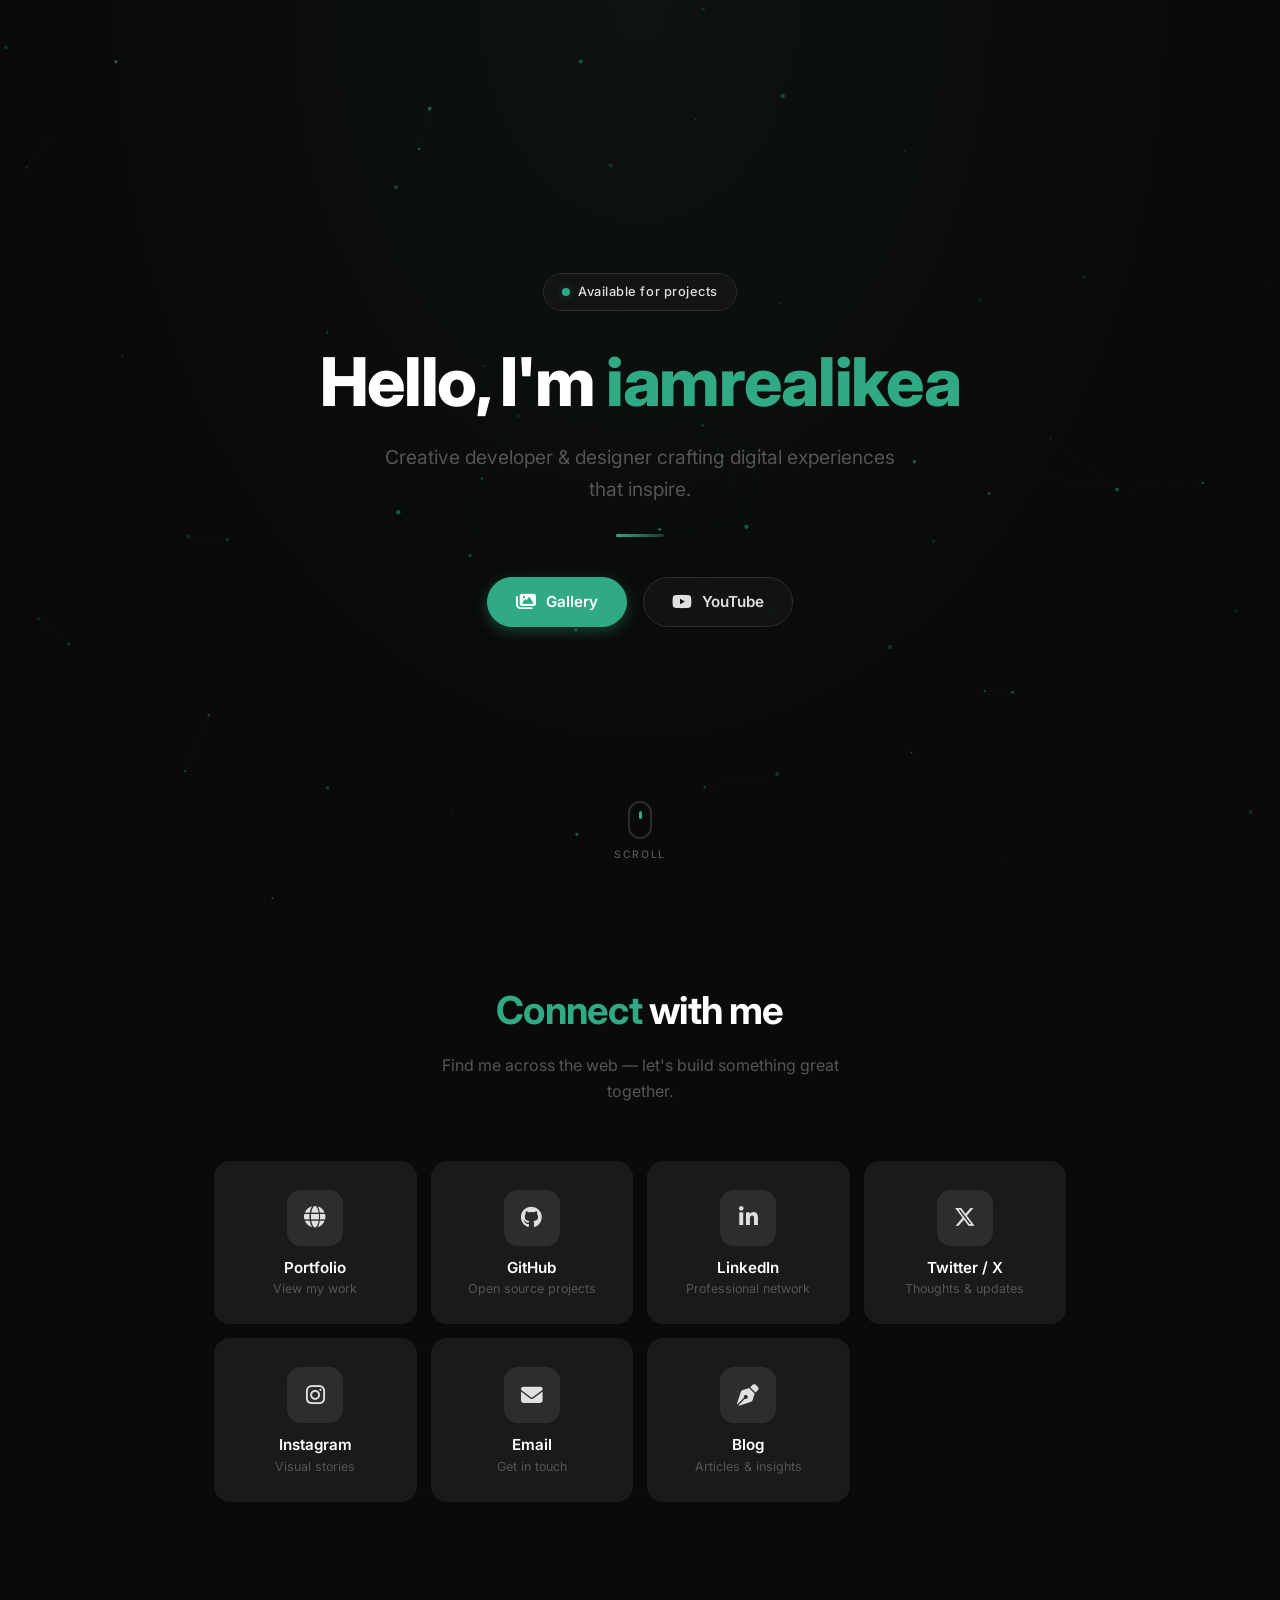
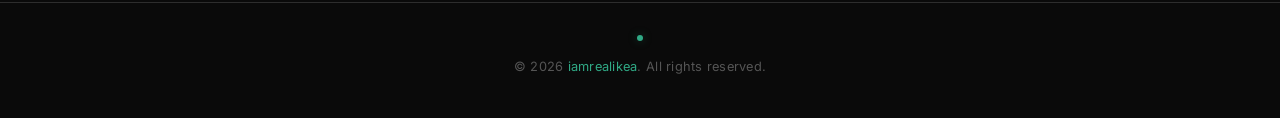
==== index.html @ 943acf80 "first commit" ====
<!DOCTYPE html>
<html lang="en">

<head>
  <meta charset="UTF-8" />
  <meta name="viewport" content="width=device-width, initial-scale=1.0" />
  <title>iamrealikea — Digital Business Card</title>
  <meta name="description"
    content="A premium personal link-in-bio page and modern digital business card. Connect with iamrealikea across all platforms." />
  <link rel="preconnect" href="https://fonts.googleapis.com" />
  <link rel="preconnect" href="https://fonts.gstatic.com" crossorigin />
  <link href="https://fonts.googleapis.com/css2?family=Inter:wght@300;400;500;600;700;800;900&display=swap"
    rel="stylesheet" />
  <link rel="stylesheet" href="https://cdnjs.cloudflare.com/ajax/libs/font-awesome/6.5.1/css/all.min.css" />
  <link rel="stylesheet" href="style.css" />
</head>

<body>

  <!-- ============ HERO SECTION ============ -->
  <section id="hero" class="hero">
    <!-- Animated background canvas -->
    <canvas id="hero-canvas"></canvas>

    <div class="hero-content">
      <div class="hero-badge animate-in" style="--delay: 0.1s">
        <span class="badge-dot"></span>
        Available for projects
      </div>
      <h1 class="hero-title animate-in" style="--delay: 0.25s">
        Hello, I'm <span class="accent-text">iamrealikea</span>
      </h1>
      <p class="hero-subtitle animate-in" style="--delay: 0.45s">
        Creative developer &amp; designer crafting digital experiences that inspire.
      </p>
      <div class="hero-accent-line animate-in" style="--delay: 0.6s"></div>

      <div class="hero-actions animate-in" style="--delay: 0.7s">
        <a href="#" class="btn btn-primary">
          <i class="fas fa-images"></i> Gallery
        </a>
        <a href="https://www.youtube.com/@realikea/" target="_blank" rel="noopener noreferrer" class="btn btn-outline">
          <i class="fab fa-youtube"></i> YouTube
        </a>
      </div>
    </div>

    <!-- Scroll indicator -->
    <a href="#links" class="scroll-indicator animate-in" style="--delay: 0.9s" aria-label="Scroll down">
      <div class="mouse">
        <div class="mouse-wheel"></div>
      </div>
      <span class="scroll-text">Scroll</span>
    </a>
  </section>

  <!-- ============ LINKS / SOCIAL GRID SECTION ============ -->
  <section id="links" class="links-section">
    <div class="section-header">
      <h2 class="section-title">
        <span class="accent-text">Connect</span> with me
      </h2>
      <p class="section-subtitle">Find me across the web — let's build something great together.</p>
    </div>

    <div class="links-grid">
      <!-- Card 1 — Portfolio -->
      <a href="#" class="link-card" data-index="0" target="_blank" rel="noopener noreferrer">
        <div class="card-icon-wrapper">
          <i class="fas fa-globe"></i>
        </div>
        <div class="card-info">
          <span class="card-label">Portfolio</span>
          <span class="card-desc">View my work</span>
        </div>
        <i class="fas fa-arrow-right card-arrow"></i>
      </a>

      <!-- Card 2 — GitHub -->
      <a href="#" class="link-card" data-index="1" target="_blank" rel="noopener noreferrer">
        <div class="card-icon-wrapper">
          <i class="fab fa-github"></i>
        </div>
        <div class="card-info">
          <span class="card-label">GitHub</span>
          <span class="card-desc">Open source projects</span>
        </div>
        <i class="fas fa-arrow-right card-arrow"></i>
      </a>

      <!-- Card 3 — LinkedIn -->
      <a href="#" class="link-card" data-index="2" target="_blank" rel="noopener noreferrer">
        <div class="card-icon-wrapper">
          <i class="fab fa-linkedin-in"></i>
        </div>
        <div class="card-info">
          <span class="card-label">LinkedIn</span>
          <span class="card-desc">Professional network</span>
        </div>
        <i class="fas fa-arrow-right card-arrow"></i>
      </a>

      <!-- Card 4 — Twitter / X -->
      <a href="#" class="link-card" data-index="3" target="_blank" rel="noopener noreferrer">
        <div class="card-icon-wrapper">
          <i class="fab fa-x-twitter"></i>
        </div>
        <div class="card-info">
          <span class="card-label">Twitter / X</span>
          <span class="card-desc">Thoughts & updates</span>
        </div>
        <i class="fas fa-arrow-right card-arrow"></i>
      </a>

      <!-- Card 5 — Instagram -->
      <a href="#" class="link-card" data-index="4" target="_blank" rel="noopener noreferrer">
        <div class="card-icon-wrapper">
          <i class="fab fa-instagram"></i>
        </div>
        <div class="card-info">
          <span class="card-label">Instagram</span>
          <span class="card-desc">Visual stories</span>
        </div>
        <i class="fas fa-arrow-right card-arrow"></i>
      </a>

      <!-- Card 7 — Email -->
      <a href="mailto:hello@example.com" class="link-card" data-index="6">
        <div class="card-icon-wrapper">
          <i class="fas fa-envelope"></i>
        </div>
        <div class="card-info">
          <span class="card-label">Email</span>
          <span class="card-desc">Get in touch</span>
        </div>
        <i class="fas fa-arrow-right card-arrow"></i>
      </a>

      <!-- Card 8 — Blog -->
      <a href="#" class="link-card" data-index="7" target="_blank" rel="noopener noreferrer">
        <div class="card-icon-wrapper">
          <i class="fas fa-pen-nib"></i>
        </div>
        <div class="card-info">
          <span class="card-label">Blog</span>
          <span class="card-desc">Articles & insights</span>
        </div>
        <i class="fas fa-arrow-right card-arrow"></i>
      </a>
    </div>
  </section>

  <!-- ============ FOOTER ============ -->
  <footer class="footer">
    <div class="footer-accent"></div>
    <p class="footer-text">
      &copy; 2026 <span class="accent-text">iamrealikea</span>. All rights reserved.
    </p>
  </footer>

  <script src="script.js"></script>
  <script async src="https://pagead2.googlesyndication.com/pagead/js/adsbygoogle.js?client=ca-pub-3862279113664078"
    crossorigin="anonymous"></script>
</body>

</html>
---- style.css ----
/* =========================================================
   DESIGN TOKENS
   ========================================================= */
:root {
  --accent: #30a985;
  --accent-glow: rgba(48, 169, 133, 0.35);
  --accent-soft: rgba(48, 169, 133, 0.10);
  --black: #000000;
  --dark-1: #0a0a0a;
  --dark-2: #111111;
  --dark-3: #1a1a1a;
  --dark-4: #2d2d2d;
  --gray: #555555;
  --light-gray: #e0e0e0;
  --white: #ffffff;

  --font: 'Inter', -apple-system, BlinkMacSystemFont, 'Segoe UI', sans-serif;
  --radius: 16px;
  --radius-sm: 10px;
  --transition: 0.3s cubic-bezier(0.25, 0.46, 0.45, 0.94);
  --transition-fast: 0.2s ease;
}

/* =========================================================
   RESET & BASE
   ========================================================= */
*,
*::before,
*::after {
  margin: 0;
  padding: 0;
  box-sizing: border-box;
}

html {
  scroll-behavior: smooth;
  -webkit-font-smoothing: antialiased;
  -moz-osx-font-smoothing: grayscale;
}

body {
  font-family: var(--font);
  background-color: var(--dark-1);
  color: var(--light-gray);
  line-height: 1.6;
  overflow-x: hidden;
}

a {
  text-decoration: none;
  color: inherit;
}

/* =========================================================
   SHARED ANIMATION
   ========================================================= */
.animate-in {
  opacity: 0;
  transform: translateY(28px);
  transition: opacity 0.7s cubic-bezier(0.16, 1, 0.3, 1),
              transform 0.7s cubic-bezier(0.16, 1, 0.3, 1);
  transition-delay: var(--delay, 0s);
}

.animate-in.visible {
  opacity: 1;
  transform: translateY(0);
}

/* =========================================================
   HERO SECTION
   ========================================================= */
.hero {
  position: relative;
  width: 100%;
  min-height: 100vh;
  display: flex;
  flex-direction: column;
  align-items: center;
  justify-content: center;
  overflow: hidden;
  background: radial-gradient(ellipse at 50% 0%, rgba(48, 169, 133, 0.06) 0%, transparent 60%),
              var(--dark-1);
}

#hero-canvas {
  position: absolute;
  inset: 0;
  width: 100%;
  height: 100%;
  pointer-events: none;
  z-index: 0;
}

.hero-content {
  position: relative;
  z-index: 1;
  text-align: center;
  padding: 0 24px;
  max-width: 720px;
}

/* Badge */
.hero-badge {
  display: inline-flex;
  align-items: center;
  gap: 8px;
  padding: 8px 18px;
  border-radius: 100px;
  border: 1px solid var(--dark-4);
  background: rgba(26, 26, 26, 0.6);
  backdrop-filter: blur(12px);
  font-size: 0.8rem;
  font-weight: 500;
  letter-spacing: 0.04em;
  color: var(--light-gray);
  margin-bottom: 32px;
}

.badge-dot {
  width: 8px;
  height: 8px;
  border-radius: 50%;
  background: var(--accent);
  box-shadow: 0 0 8px var(--accent-glow);
  animation: pulse-dot 2s ease-in-out infinite;
}

@keyframes pulse-dot {
  0%, 100% { box-shadow: 0 0 6px var(--accent-glow); }
  50%      { box-shadow: 0 0 18px var(--accent-glow), 0 0 32px var(--accent-glow); }
}

/* Title */
.hero-title {
  font-size: clamp(2.4rem, 6vw, 4.2rem);
  font-weight: 800;
  line-height: 1.15;
  color: var(--white);
  letter-spacing: -0.02em;
  margin-bottom: 20px;
}

.accent-text {
  color: var(--accent);
  position: relative;
}

/* Subtitle */
.hero-subtitle {
  font-size: clamp(1rem, 2vw, 1.2rem);
  color: var(--gray);
  font-weight: 400;
  max-width: 520px;
  margin: 0 auto 28px;
  line-height: 1.7;
}

/* Accent line */
.hero-accent-line {
  width: 48px;
  height: 3px;
  border-radius: 100px;
  background: linear-gradient(90deg, var(--accent), rgba(48, 169, 133, 0.3));
  margin: 0 auto;
}

/* Hero Actions */
.hero-actions {
  display: flex;
  gap: 16px;
  justify-content: center;
  margin-top: 40px;
}

.btn {
  display: inline-flex;
  align-items: center;
  gap: 10px;
  padding: 12px 28px;
  border-radius: 100px;
  font-size: 0.95rem;
  font-weight: 600;
  cursor: pointer;
  transition: all var(--transition);
  text-decoration: none;
}

.btn i {
  font-size: 1.1rem;
}

.btn-primary {
  background: var(--accent);
  color: var(--white);
  border: 1px solid var(--accent);
  box-shadow: 0 4px 14px var(--accent-glow);
}

.btn-primary:hover {
  background: transparent;
  color: var(--accent);
  transform: translateY(-2px);
}

.btn-outline {
  background: rgba(255, 255, 255, 0.03);
  color: var(--light-gray);
  border: 1px solid var(--dark-4);
  backdrop-filter: blur(8px);
}

.btn-outline:hover {
  background: var(--accent-soft);
  color: var(--accent);
  border-color: var(--accent);
  transform: translateY(-2px);
}

/* Scroll indicator */
.scroll-indicator {
  position: absolute;
  bottom: 36px;
  z-index: 1;
  display: flex;
  flex-direction: column;
  align-items: center;
  gap: 8px;
  cursor: pointer;
  transition: opacity var(--transition);
}

.scroll-indicator:hover {
  opacity: 0.7;
}

.mouse {
  width: 24px;
  height: 38px;
  border: 2px solid var(--dark-4);
  border-radius: 14px;
  display: flex;
  justify-content: center;
  padding-top: 8px;
}

.mouse-wheel {
  width: 3px;
  height: 8px;
  border-radius: 100px;
  background: var(--accent);
  animation: scroll-wheel 2s ease-in-out infinite;
}

@keyframes scroll-wheel {
  0%   { opacity: 1; transform: translateY(0); }
  50%  { opacity: 0.3; transform: translateY(6px); }
  100% { opacity: 1; transform: translateY(0); }
}

.scroll-text {
  font-size: 0.65rem;
  letter-spacing: 0.15em;
  text-transform: uppercase;
  color: var(--gray);
  font-weight: 500;
}

/* =========================================================
   LINKS SECTION
   ========================================================= */
.links-section {
  position: relative;
  max-width: 900px;
  margin: 0 auto;
  padding: 80px 24px 100px;
}

.section-header {
  text-align: center;
  margin-bottom: 56px;
}

.section-title {
  font-size: clamp(1.6rem, 4vw, 2.4rem);
  font-weight: 700;
  color: var(--white);
  letter-spacing: -0.02em;
  margin-bottom: 12px;
}

.section-subtitle {
  font-size: 1rem;
  color: var(--gray);
  font-weight: 400;
  max-width: 440px;
  margin: 0 auto;
}

/* Grid */
.links-grid {
  display: grid;
  grid-template-columns: repeat(2, 1fr);
  gap: 16px;
}

/* Card */
.link-card {
  display: flex;
  align-items: center;
  gap: 16px;
  padding: 20px 22px;
  background: var(--dark-3);
  border: 1px solid transparent;
  border-radius: var(--radius);
  cursor: pointer;
  transition: background var(--transition),
              border-color var(--transition),
              transform var(--transition),
              box-shadow var(--transition);
  /* Stagger animation */
  opacity: 0;
  transform: translateY(24px);
}

.link-card.visible {
  opacity: 1;
  transform: translateY(0);
}

.link-card:hover {
  background: var(--dark-4);
  border-color: var(--accent);
  transform: translateY(-3px);
  box-shadow: 0 8px 30px rgba(48, 169, 133, 0.08),
              0 0 0 1px rgba(48, 169, 133, 0.15);
}

.link-card:active {
  transform: translateY(-1px);
}

/* Icon wrapper */
.card-icon-wrapper {
  display: flex;
  align-items: center;
  justify-content: center;
  width: 48px;
  height: 48px;
  border-radius: var(--radius-sm);
  background: var(--dark-4);
  flex-shrink: 0;
  font-size: 1.2rem;
  color: var(--light-gray);
  transition: background var(--transition),
              color var(--transition),
              box-shadow var(--transition);
}

.link-card:hover .card-icon-wrapper {
  background: var(--accent-soft);
  color: var(--accent);
  box-shadow: 0 0 16px var(--accent-glow);
}

/* Card text */
.card-info {
  display: flex;
  flex-direction: column;
  flex: 1;
  min-width: 0;
}

.card-label {
  font-size: 0.95rem;
  font-weight: 600;
  color: var(--white);
  line-height: 1.3;
}

.card-desc {
  font-size: 0.78rem;
  color: var(--gray);
  font-weight: 400;
  margin-top: 2px;
}

/* Arrow */
.card-arrow {
  font-size: 0.85rem;
  color: var(--dark-4);
  transition: color var(--transition),
              transform var(--transition);
  flex-shrink: 0;
}

.link-card:hover .card-arrow {
  color: var(--accent);
  transform: translateX(4px);
}

/* =========================================================
   FOOTER
   ========================================================= */
.footer {
  text-align: center;
  padding: 32px 24px 40px;
  border-top: 1px solid var(--dark-4);
}

.footer-accent {
  width: 6px;
  height: 6px;
  border-radius: 50%;
  background: var(--accent);
  margin: 0 auto 16px;
  box-shadow: 0 0 10px var(--accent-glow);
}

.footer-text {
  font-size: 0.8rem;
  color: var(--gray);
  font-weight: 400;
  letter-spacing: 0.02em;
}

/* =========================================================
   RESPONSIVE — LARGE DESKTOP (4 cols)
   ========================================================= */
@media (min-width: 960px) {
  .links-grid {
    grid-template-columns: repeat(4, 1fr);
    gap: 14px;
  }

  .link-card {
    flex-direction: column;
    text-align: center;
    padding: 28px 18px 24px;
    gap: 12px;
  }

  .card-icon-wrapper {
    width: 56px;
    height: 56px;
    font-size: 1.35rem;
    border-radius: 14px;
  }

  .card-arrow {
    display: none;
  }
}

/* Tablet — 2 cols (default grid already does this) */

/* Mobile — 1 col */
@media (max-width: 600px) {
  .links-grid {
    grid-template-columns: 1fr;
    gap: 12px;
  }

  .hero-badge {
    font-size: 0.72rem;
    padding: 6px 14px;
    margin-bottom: 24px;
  }

  .hero-subtitle {
    font-size: 0.95rem;
  }

  .links-section {
    padding: 60px 18px 80px;
  }

  .section-header {
    margin-bottom: 40px;
  }

  .link-card {
    padding: 16px 18px;
  }
}

/* =========================================================
   ACCESSIBILITY — REDUCED MOTION
   ========================================================= */
@media (prefers-reduced-motion: reduce) {
  .animate-in {
    opacity: 1;
    transform: none;
    transition: none;
  }

  .link-card {
    opacity: 1;
    transform: none;
    transition: background var(--transition-fast),
                border-color var(--transition-fast);
  }

  .badge-dot,
  .mouse-wheel {
    animation: none;
  }
}
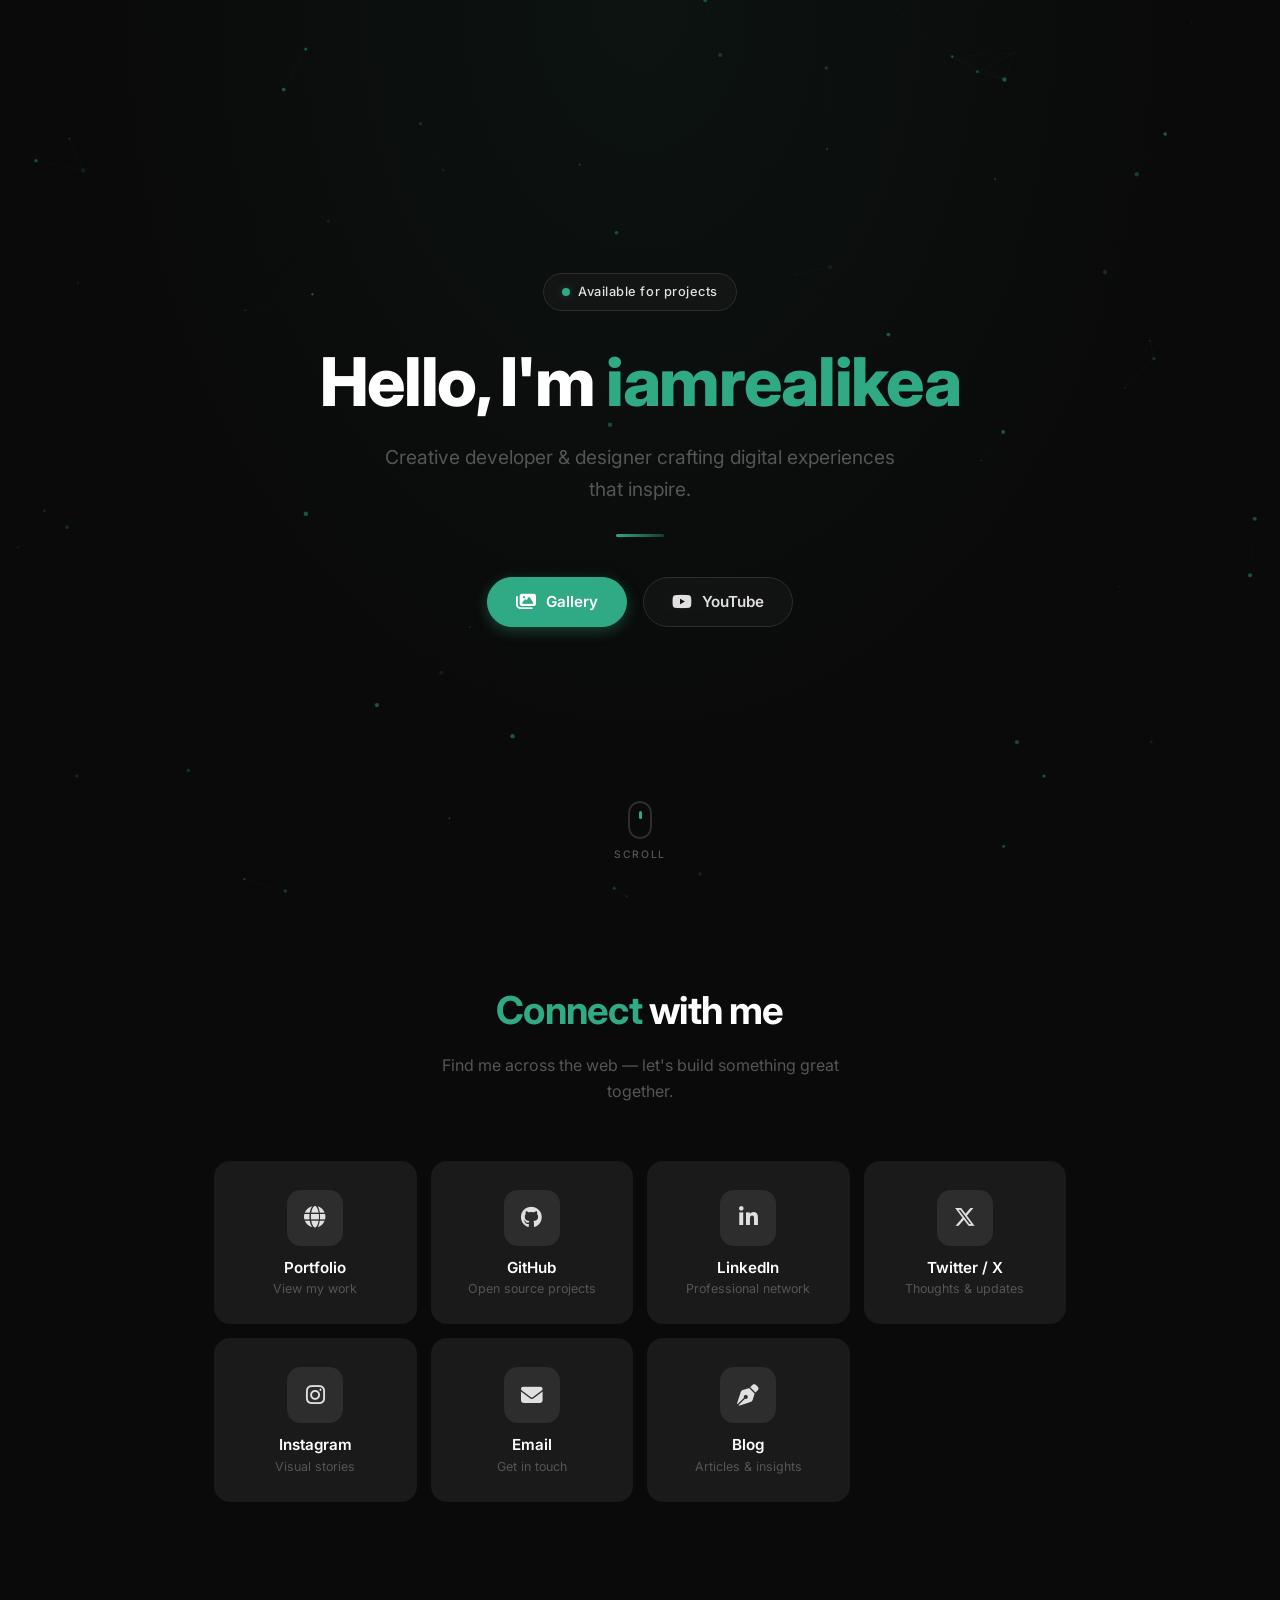
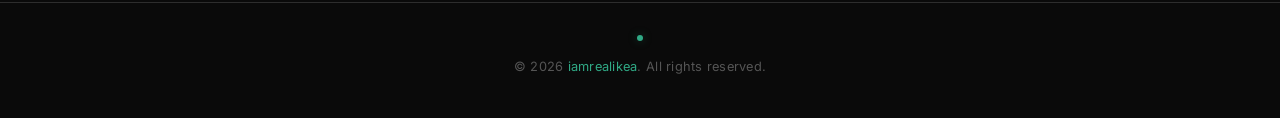
==== commit 0da46e0e: "Install Vercel Web Analytics Implemented Vercel Web Analytics for static HTML website  ## Summary Su" ====
--- a/index.html
+++ b/index.html
@@ -13,6 +13,11 @@
     rel="stylesheet" />
   <link rel="stylesheet" href="https://cdnjs.cloudflare.com/ajax/libs/font-awesome/6.5.1/css/all.min.css" />
   <link rel="stylesheet" href="style.css" />
+  <!-- Vercel Web Analytics -->
+  <script>
+    window.va = window.va || function () { (window.vaq = window.vaq || []).push(arguments); };
+  </script>
+  <script defer src="/_vercel/insights/script.js"></script>
 </head>
 
 <body>
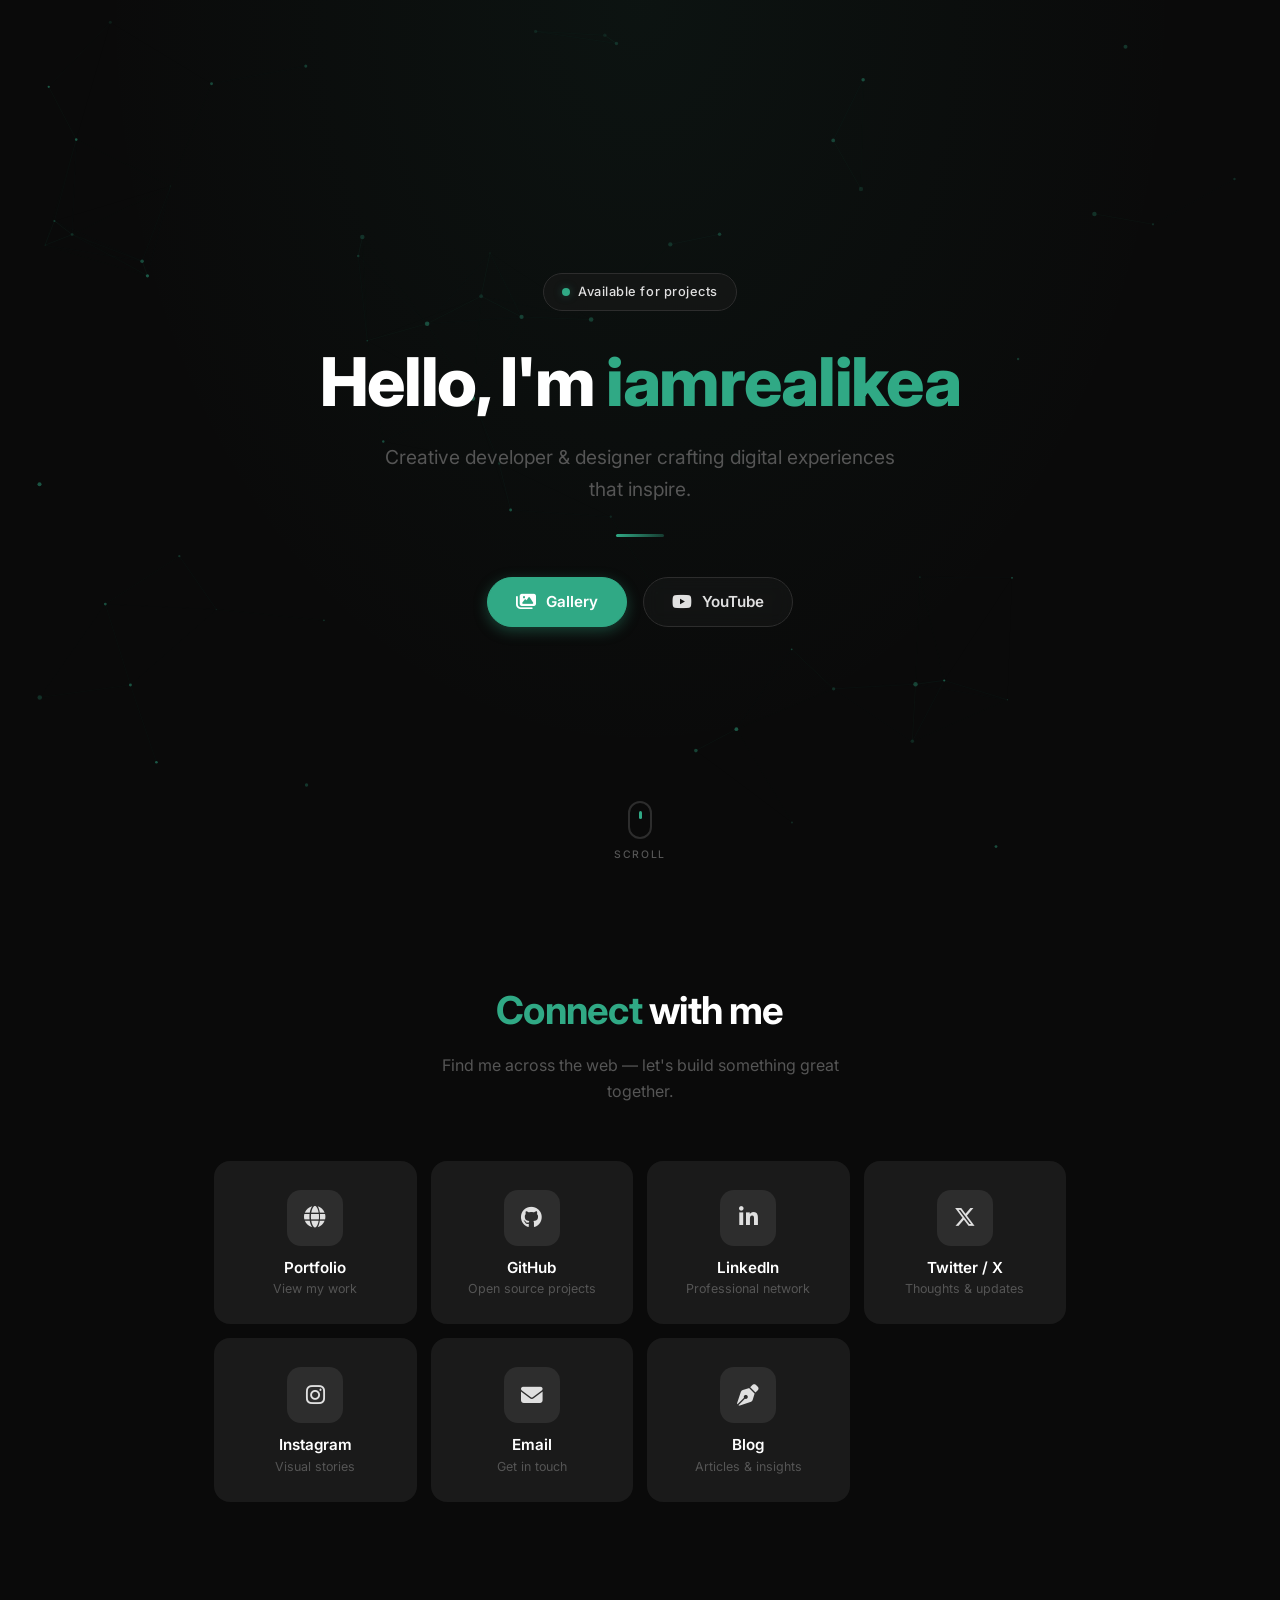
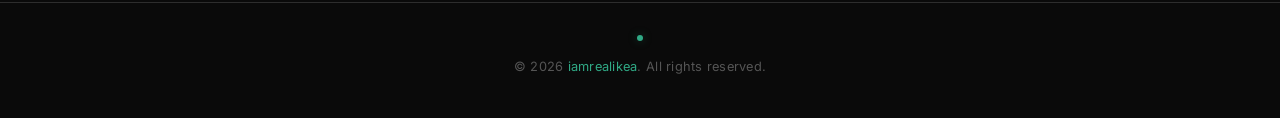
==== commit 57c03e0d: "Install and configure Vercel Speed Insights ## Vercel Speed Insights Installation - Implementation R" ====
--- a/index.html
+++ b/index.html
@@ -18,6 +18,11 @@
     window.va = window.va || function () { (window.vaq = window.vaq || []).push(arguments); };
   </script>
   <script defer src="/_vercel/insights/script.js"></script>
+  <!-- Vercel Speed Insights -->
+  <script>
+    window.si = window.si || function () { (window.siq = window.siq || []).push(arguments); };
+  </script>
+  <script defer src="/_vercel/speed-insights/script.js"></script>
 </head>
 
 <body>
@@ -168,4 +173,4 @@
     crossorigin="anonymous"></script>
 </body>
 
-</html>+</html>
